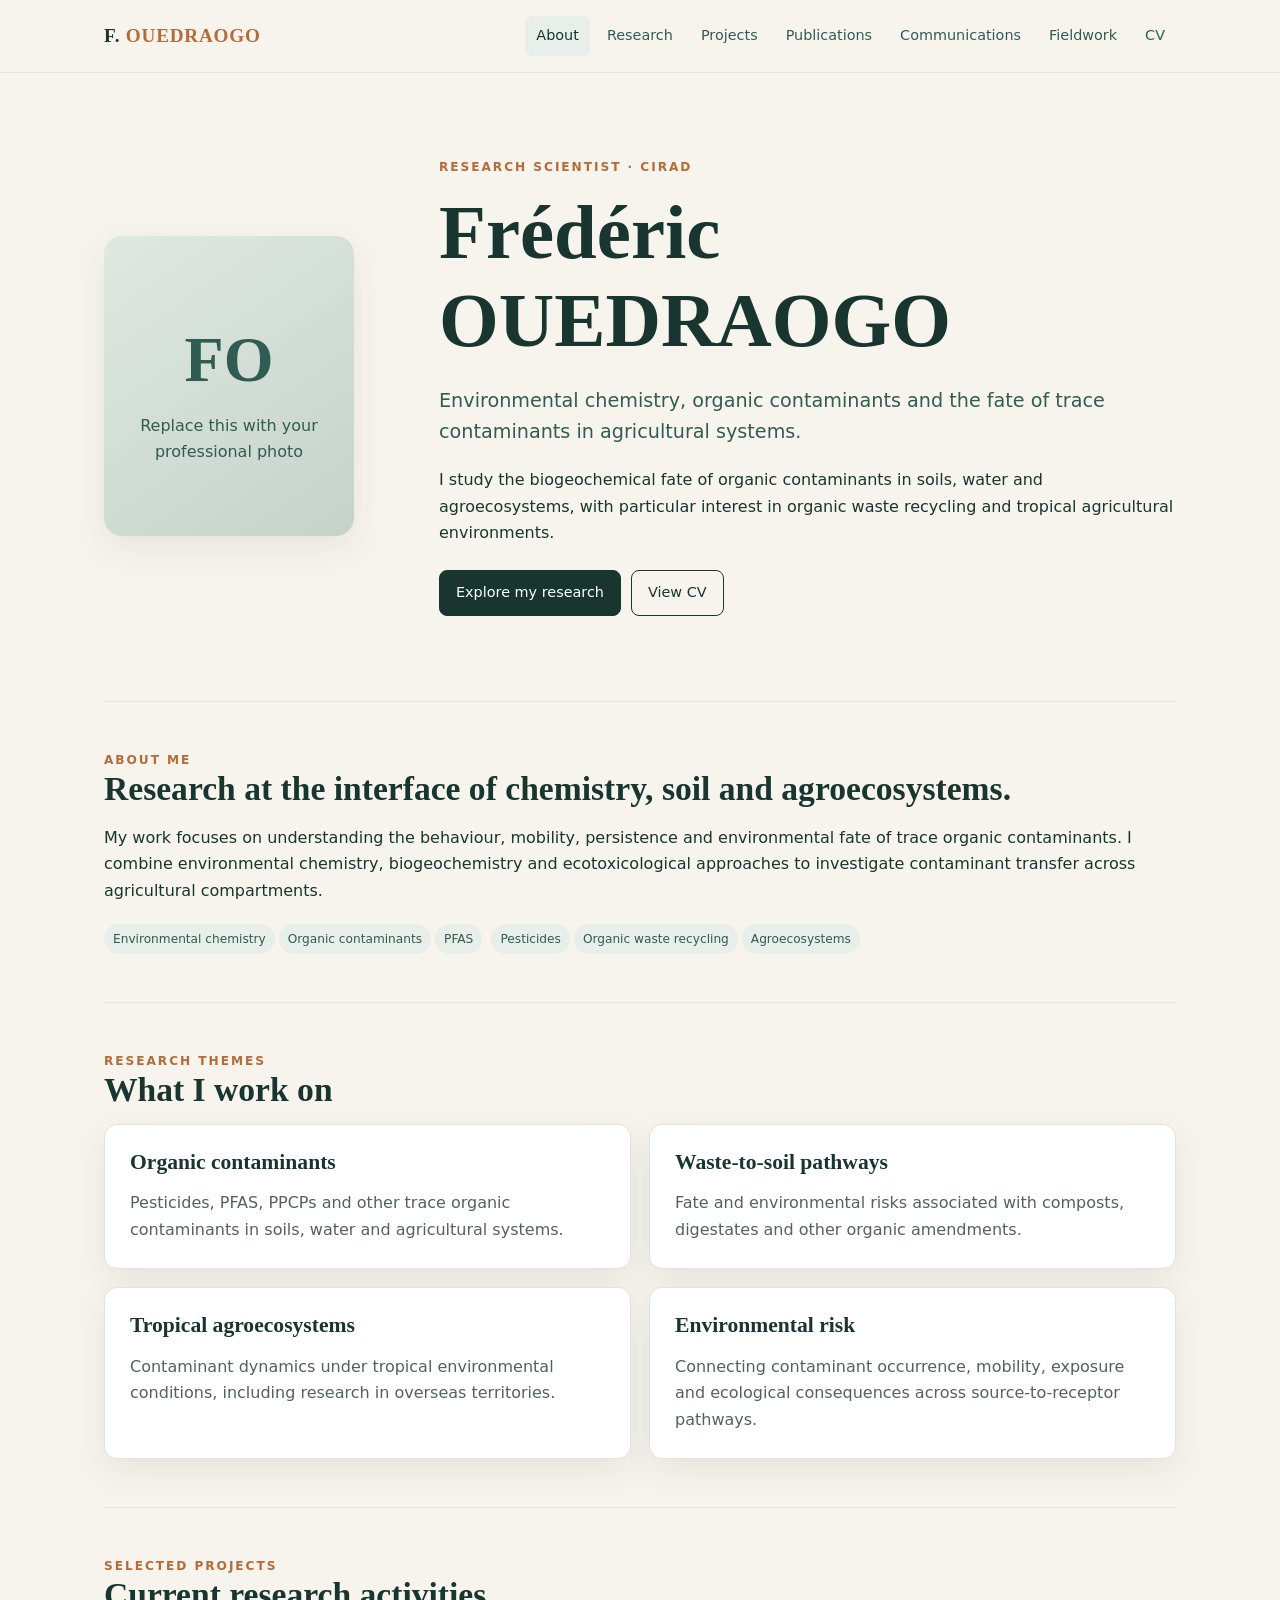
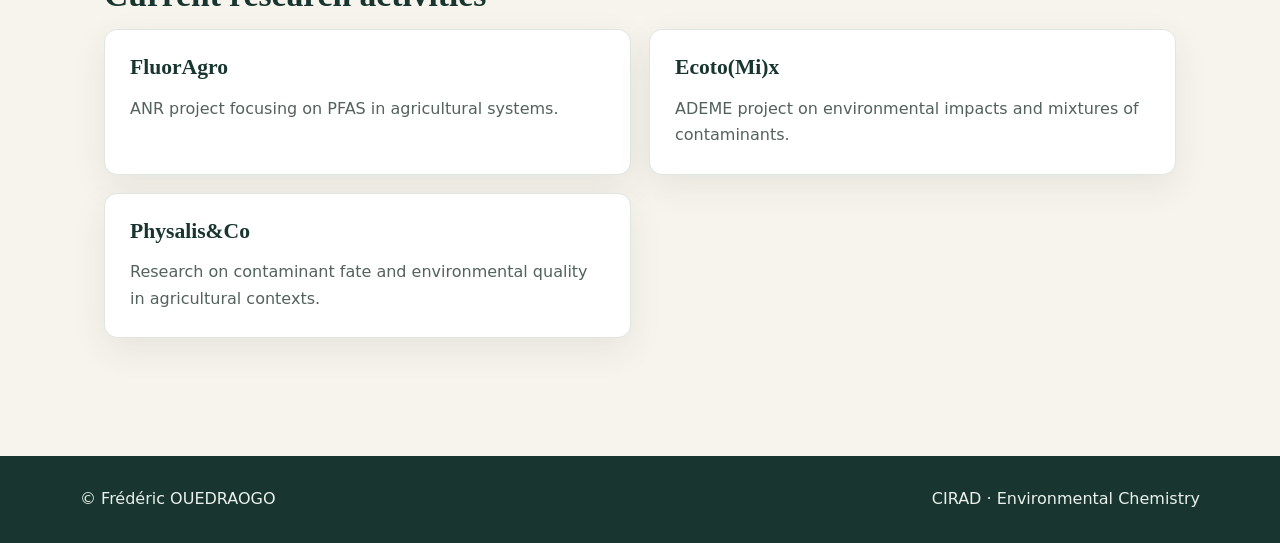
==== index.html @ fff47316 "Add files via upload" ====
<!doctype html>
<html lang="en">
<head>
<meta charset="utf-8"><meta name="viewport" content="width=device-width, initial-scale=1">
<title>Frédéric OUEDRAOGO | Research Scientist</title>
<meta name="description" content="Academic website of Frédéric OUEDRAOGO, researcher in environmental chemistry and agroecosystems.">
<link rel="stylesheet" href="assets/style.css">
</head>
<body>
<header class="site-header"><nav class="nav">
<a class="brand" href="index.html">F. <span>OUEDRAOGO</span></a>
<div class="menu">
<a class="active" href="index.html">About</a><a href="research.html">Research</a><a href="projects.html">Projects</a>
<a href="publications.html">Publications</a><a href="communications.html">Communications</a><a href="fieldwork.html">Fieldwork</a><a href="cv.html">CV</a>
</div></nav></header>

<main>
<section class="hero">
<div class="portrait"><div><strong>FO</strong><div>Replace this with your professional photo</div></div></div>
<div>
<div class="eyebrow">Research Scientist · CIRAD</div>
<h1>Frédéric<br>OUEDRAOGO</h1>
<p class="lead">Environmental chemistry, organic contaminants and the fate of trace contaminants in agricultural systems.</p>
<p>I study the biogeochemical fate of organic contaminants in soils, water and agroecosystems, with particular interest in organic waste recycling and tropical agricultural environments.</p>
<div class="buttons">
<a class="btn primary" href="research.html">Explore my research</a>
<a class="btn" href="cv.html">View CV</a>
</div>
</div>
</section>

<div class="container">
<section class="section">
<div class="eyebrow">About me</div><h2>Research at the interface of chemistry, soil and agroecosystems.</h2>
<p>My work focuses on understanding the behaviour, mobility, persistence and environmental fate of trace organic contaminants. I combine environmental chemistry, biogeochemistry and ecotoxicological approaches to investigate contaminant transfer across agricultural compartments.</p>
<div>
<span class="tag">Environmental chemistry</span><span class="tag">Organic contaminants</span><span class="tag">PFAS</span>
<span class="tag">Pesticides</span><span class="tag">Organic waste recycling</span><span class="tag">Agroecosystems</span>
</div>
</section>

<section class="section">
<div class="eyebrow">Research themes</div><h2>What I work on</h2>
<div class="grid">
<article class="card"><h3>Organic contaminants</h3><p>Pesticides, PFAS, PPCPs and other trace organic contaminants in soils, water and agricultural systems.</p></article>
<article class="card"><h3>Waste-to-soil pathways</h3><p>Fate and environmental risks associated with composts, digestates and other organic amendments.</p></article>
<article class="card"><h3>Tropical agroecosystems</h3><p>Contaminant dynamics under tropical environmental conditions, including research in overseas territories.</p></article>
<article class="card"><h3>Environmental risk</h3><p>Connecting contaminant occurrence, mobility, exposure and ecological consequences across source-to-receptor pathways.</p></article>
</div>
</section>

<section class="section">
<div class="eyebrow">Selected projects</div><h2>Current research activities</h2>
<div class="grid">
<a class="card" href="projects.html#fluoragro"><h3>FluorAgro</h3><p>ANR project focusing on PFAS in agricultural systems.</p></a>
<a class="card" href="projects.html#ecotomi"><h3>Ecoto(Mi)x</h3><p>ADEME project on environmental impacts and mixtures of contaminants.</p></a>
<a class="card" href="projects.html#physalis"><h3>Physalis&Co</h3><p>Research on contaminant fate and environmental quality in agricultural contexts.</p></a>
</div>
</section>
</div>
</main>
<footer class="footer"><div class="footer-inner"><div>© Frédéric OUEDRAOGO</div><div>CIRAD · Environmental Chemistry</div></div></footer>
<script src="assets/script.js"></script>
</body></html>
---- assets/style.css ----
:root{
  --ink:#18352f;
  --ink2:#315c52;
  --accent:#b56b3a;
  --cream:#f7f4ed;
  --paper:#ffffff;
  --muted:#68756f;
  --line:#dfe5df;
  --shadow:0 12px 35px rgba(24,53,47,.08);
  --max:1120px;
}
*{box-sizing:border-box}
html{scroll-behavior:smooth}
body{margin:0;background:var(--cream);color:var(--ink);font-family:Inter,system-ui,-apple-system,BlinkMacSystemFont,"Segoe UI",sans-serif;line-height:1.65}
a{color:inherit;text-decoration:none}
a:hover{color:var(--accent)}
.site-header{position:sticky;top:0;z-index:20;background:rgba(247,244,237,.94);backdrop-filter:blur(10px);border-bottom:1px solid var(--line)}
.nav{max-width:var(--max);margin:auto;padding:16px 24px;display:flex;align-items:center;justify-content:space-between;gap:25px}
.brand{font-family:Georgia,serif;font-size:1.2rem;font-weight:700;letter-spacing:.04em}
.brand span{color:var(--accent)}
.menu{display:flex;flex-wrap:wrap;gap:6px;align-items:center}
.menu a{padding:8px 11px;border-radius:7px;font-size:.9rem;color:var(--ink2)}
.menu a:hover,.menu a.active{background:#e8eee9;color:var(--ink)}
.hero{max-width:var(--max);margin:54px auto 30px;padding:30px 24px;display:grid;grid-template-columns:280px 1fr;gap:55px;align-items:center}
.portrait{width:250px;height:300px;border-radius:18px;overflow:hidden;background:linear-gradient(145deg,#dfe8e1,#c5d3ca);box-shadow:var(--shadow);display:flex;align-items:center;justify-content:center;color:var(--ink2);text-align:center;padding:25px}
.portrait strong{font-family:Georgia,serif;font-size:4rem;display:block}
.eyebrow{text-transform:uppercase;letter-spacing:.16em;font-size:.76rem;color:var(--accent);font-weight:700}
h1,h2,h3{font-family:Georgia,serif;line-height:1.15}
h1{font-size:clamp(2.7rem,6vw,5rem);margin:12px 0}
h2{font-size:2.1rem;margin:0 0 14px}
h3{font-size:1.35rem;margin:0 0 8px}
.lead{font-size:1.2rem;color:var(--ink2);max-width:760px}
.buttons{display:flex;flex-wrap:wrap;gap:10px;margin-top:24px}
.btn{display:inline-block;border:1px solid var(--ink);padding:10px 16px;border-radius:8px;font-size:.9rem}
.btn.primary{background:var(--ink);color:white}
.btn:hover{transform:translateY(-1px)}
.container{max-width:var(--max);margin:auto;padding:25px 24px 70px}
.section{padding:48px 0;border-top:1px solid var(--line)}
.grid{display:grid;grid-template-columns:repeat(2,minmax(0,1fr));gap:18px}
.card{background:var(--paper);border:1px solid var(--line);border-radius:13px;padding:25px;box-shadow:var(--shadow)}
.card p{margin-bottom:0;color:#53625d}
.tag{display:inline-block;padding:5px 9px;border-radius:20px;background:#e8eee9;color:var(--ink2);font-size:.76rem;margin:4px 4px 0 0}
.page-hero{max-width:var(--max);margin:0 auto;padding:75px 24px 35px}
.page-hero p{max-width:780px;color:var(--muted);font-size:1.08rem}
.accordion{border-top:1px solid var(--line)}
details{background:white;border:1px solid var(--line);border-radius:10px;margin:12px 0;overflow:hidden}
summary{cursor:pointer;list-style:none;padding:18px 20px;font-weight:650}
summary::-webkit-details-marker{display:none}
summary:after{content:"+";float:right;color:var(--accent);font-size:1.3rem}
details[open] summary:after{content:"−"}
.detail{padding:0 20px 20px;color:#53625d}
.pub{padding:20px 0;border-bottom:1px solid var(--line)}
.pub:last-child{border-bottom:0}
.year{color:var(--accent);font-weight:700;font-size:.85rem}
.pub-title{font-size:1.08rem;font-weight:650}
.small{font-size:.88rem;color:var(--muted)}
.footer{background:var(--ink);color:#eaf0eb;padding:30px 24px}
.footer-inner{max-width:var(--max);margin:auto;display:flex;justify-content:space-between;gap:20px;flex-wrap:wrap}
.photo-grid{display:grid;grid-template-columns:repeat(3,1fr);gap:15px}
.photo-placeholder{min-height:210px;border-radius:12px;background:linear-gradient(135deg,#dfe8e1,#bfcfc6);display:flex;align-items:end;padding:18px;font-family:Georgia,serif;color:var(--ink)}
@media(max-width:800px){
 .hero{grid-template-columns:1fr;text-align:center;justify-items:center}
 .lead{margin:auto}
 .grid,.photo-grid{grid-template-columns:1fr}
 .nav{align-items:flex-start;flex-direction:column}
 .menu{width:100%}
 .menu a{padding:6px 8px}
}
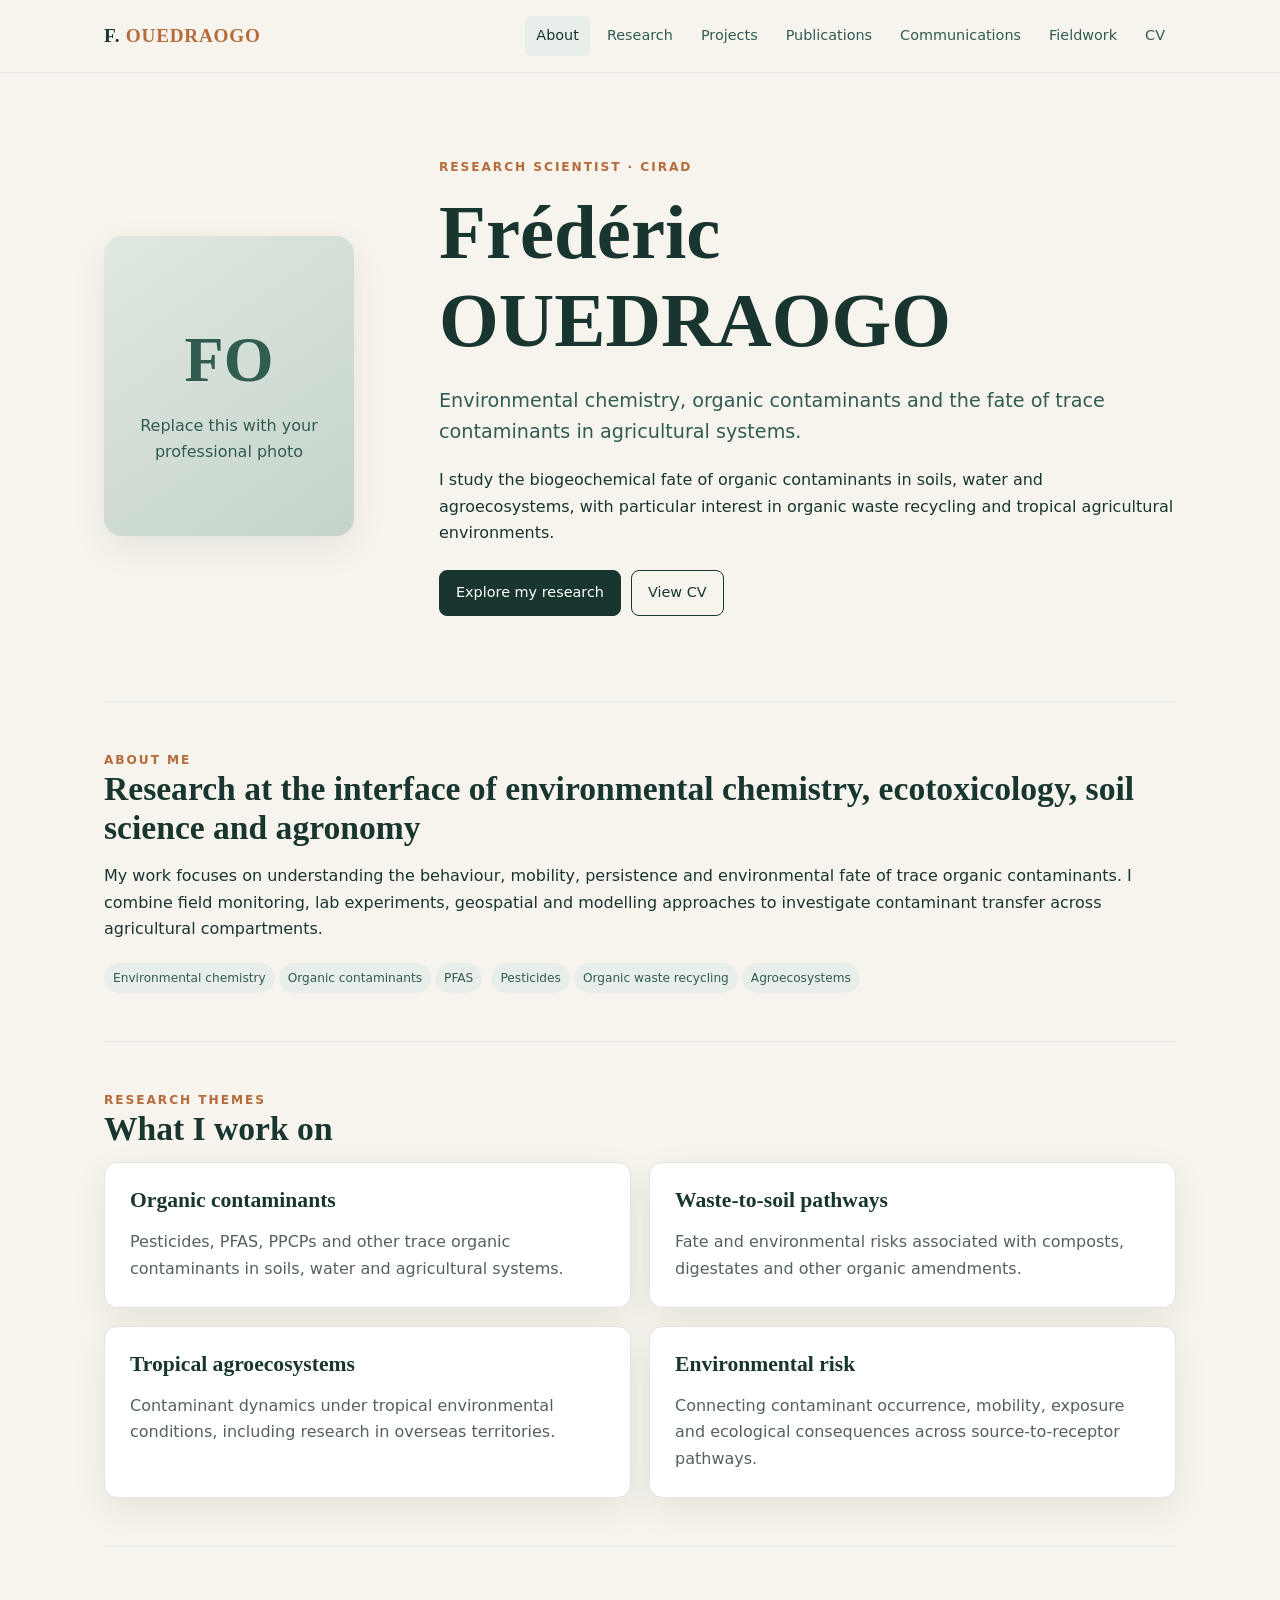
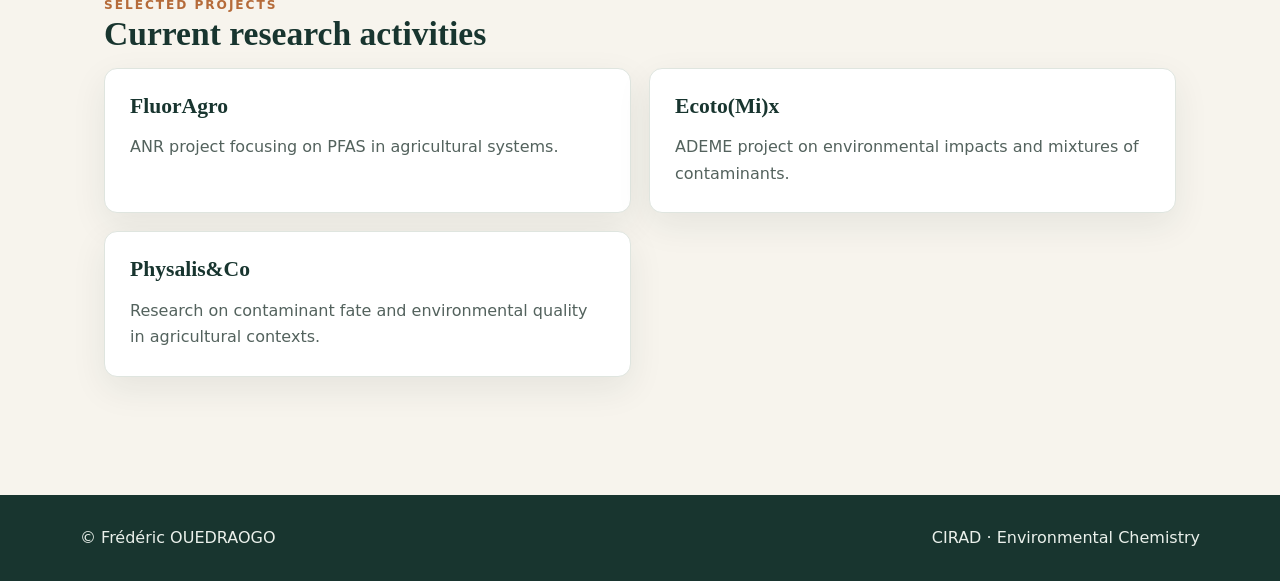
==== commit b673d676: "Update index.html" ====
--- a/index.html
+++ b/index.html
@@ -31,8 +31,8 @@
 
 <div class="container">
 <section class="section">
-<div class="eyebrow">About me</div><h2>Research at the interface of chemistry, soil and agroecosystems.</h2>
-<p>My work focuses on understanding the behaviour, mobility, persistence and environmental fate of trace organic contaminants. I combine environmental chemistry, biogeochemistry and ecotoxicological approaches to investigate contaminant transfer across agricultural compartments.</p>
+<div class="eyebrow">About me</div><h2>Research at the interface of environmental chemistry, ecotoxicology, soil science and agronomy</h2>
+<p>My work focuses on understanding the behaviour, mobility, persistence and environmental fate of trace organic contaminants. I combine field monitoring, lab experiments, geospatial and modelling approaches to investigate contaminant transfer across agricultural compartments.</p>
 <div>
 <span class="tag">Environmental chemistry</span><span class="tag">Organic contaminants</span><span class="tag">PFAS</span>
 <span class="tag">Pesticides</span><span class="tag">Organic waste recycling</span><span class="tag">Agroecosystems</span>
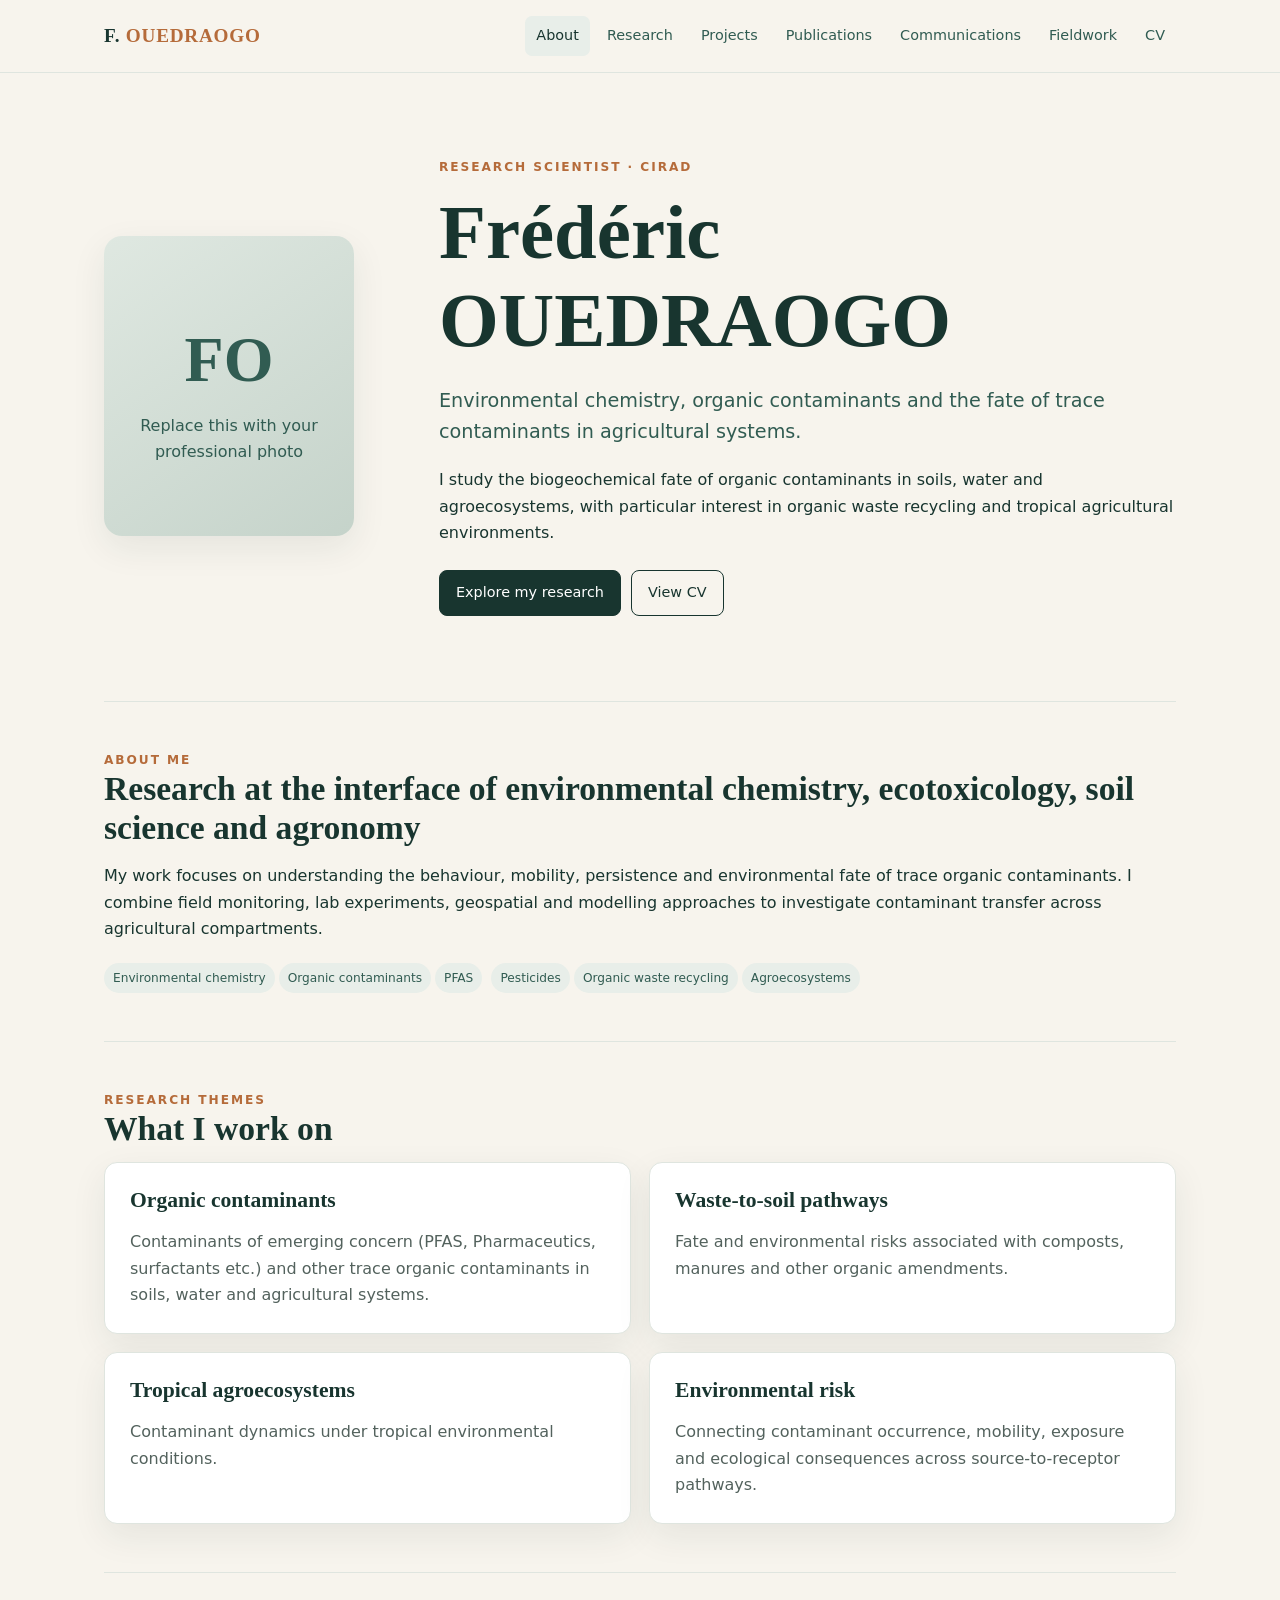
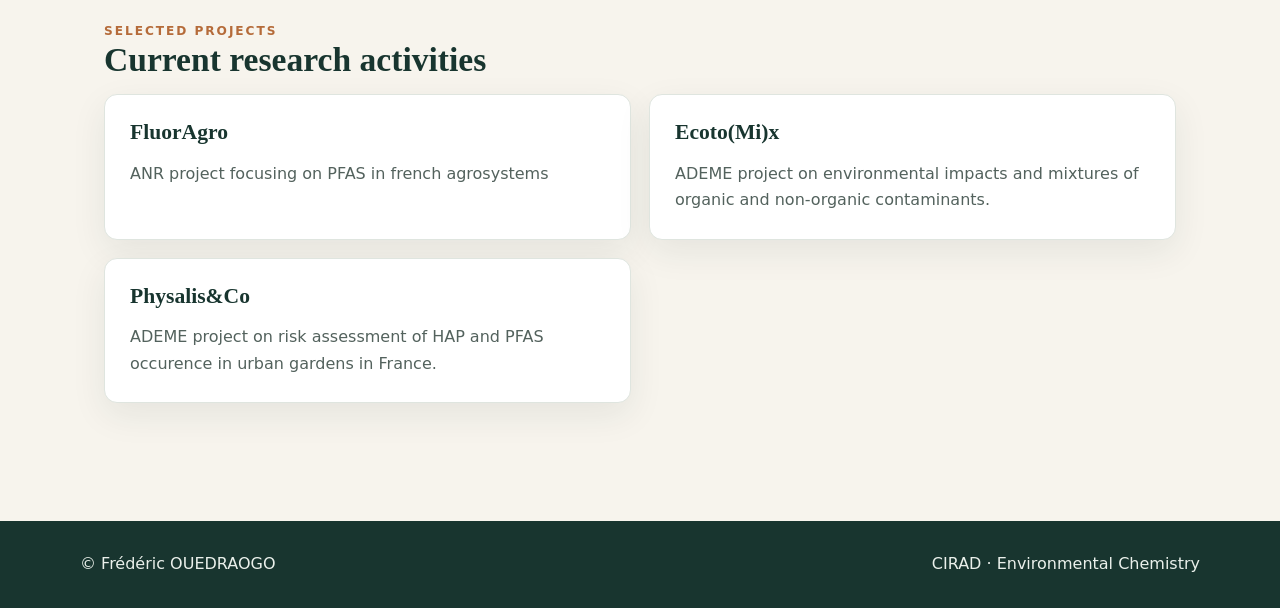
==== commit 8c635bc7: "Update index.html" ====
--- a/index.html
+++ b/index.html
@@ -3,7 +3,7 @@
 <head>
 <meta charset="utf-8"><meta name="viewport" content="width=device-width, initial-scale=1">
 <title>Frédéric OUEDRAOGO | Research Scientist</title>
-<meta name="description" content="Academic website of Frédéric OUEDRAOGO, researcher in environmental chemistry and agroecosystems.">
+<meta name="description" content="Academic website of Frédéric OUEDRAOGO, researcher in environmental chemistry">
 <link rel="stylesheet" href="assets/style.css">
 </head>
 <body>
@@ -42,9 +42,9 @@
 <section class="section">
 <div class="eyebrow">Research themes</div><h2>What I work on</h2>
 <div class="grid">
-<article class="card"><h3>Organic contaminants</h3><p>Pesticides, PFAS, PPCPs and other trace organic contaminants in soils, water and agricultural systems.</p></article>
-<article class="card"><h3>Waste-to-soil pathways</h3><p>Fate and environmental risks associated with composts, digestates and other organic amendments.</p></article>
-<article class="card"><h3>Tropical agroecosystems</h3><p>Contaminant dynamics under tropical environmental conditions, including research in overseas territories.</p></article>
+<article class="card"><h3>Organic contaminants</h3><p>Contaminants of emerging concern (PFAS, Pharmaceutics, surfactants etc.) and other trace organic contaminants in soils, water and agricultural systems.</p></article>
+<article class="card"><h3>Waste-to-soil pathways</h3><p>Fate and environmental risks associated with composts, manures and other organic amendments.</p></article>
+<article class="card"><h3>Tropical agroecosystems</h3><p>Contaminant dynamics under tropical environmental conditions.</p></article>
 <article class="card"><h3>Environmental risk</h3><p>Connecting contaminant occurrence, mobility, exposure and ecological consequences across source-to-receptor pathways.</p></article>
 </div>
 </section>
@@ -52,9 +52,9 @@
 <section class="section">
 <div class="eyebrow">Selected projects</div><h2>Current research activities</h2>
 <div class="grid">
-<a class="card" href="projects.html#fluoragro"><h3>FluorAgro</h3><p>ANR project focusing on PFAS in agricultural systems.</p></a>
-<a class="card" href="projects.html#ecotomi"><h3>Ecoto(Mi)x</h3><p>ADEME project on environmental impacts and mixtures of contaminants.</p></a>
-<a class="card" href="projects.html#physalis"><h3>Physalis&Co</h3><p>Research on contaminant fate and environmental quality in agricultural contexts.</p></a>
+<a class="card" href="projects.html#fluoragro"><h3>FluorAgro</h3><p>ANR project focusing on PFAS in french agrosystems</p></a>
+<a class="card" href="projects.html#ecotomi"><h3>Ecoto(Mi)x</h3><p>ADEME project on environmental impacts and mixtures of organic and non-organic contaminants.</p></a>
+<a class="card" href="projects.html#physalis"><h3>Physalis&Co</h3><p>ADEME project on risk assessment of HAP and PFAS occurence in urban gardens in France.</p></a>
 </div>
 </section>
 </div>
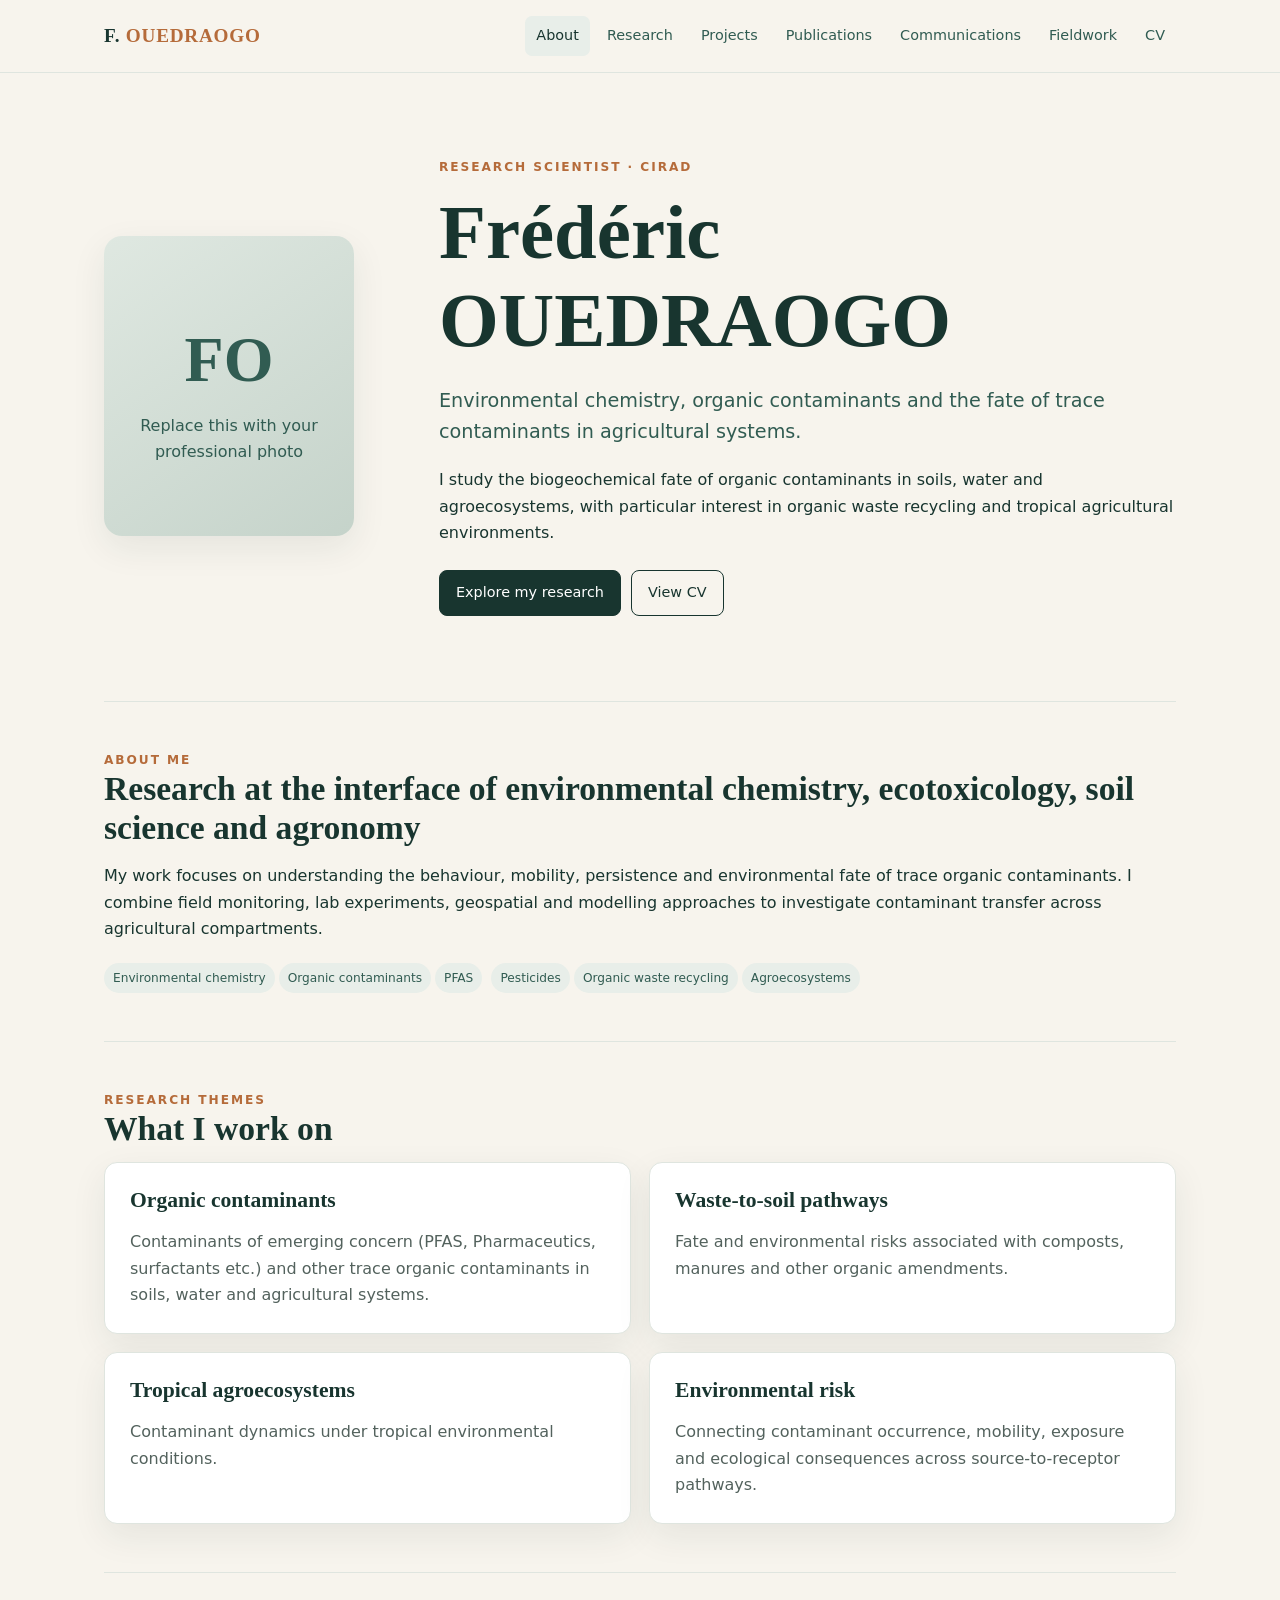
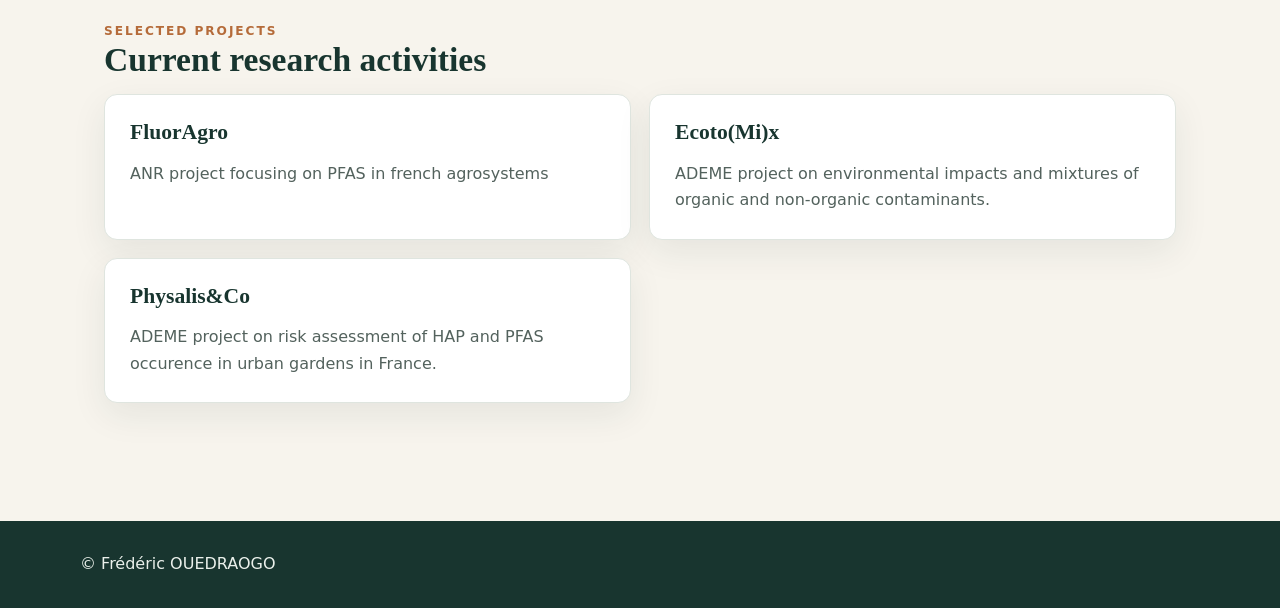
==== commit 5a157ede: "Update index.html" ====
--- a/index.html
+++ b/index.html
@@ -59,6 +59,6 @@
 </section>
 </div>
 </main>
-<footer class="footer"><div class="footer-inner"><div>© Frédéric OUEDRAOGO</div><div>CIRAD · Environmental Chemistry</div></div></footer>
+<footer class="footer"><div class="footer-inner"><div>© Frédéric OUEDRAOGO</div><div></div></div></footer>
 <script src="assets/script.js"></script>
 </body></html>
